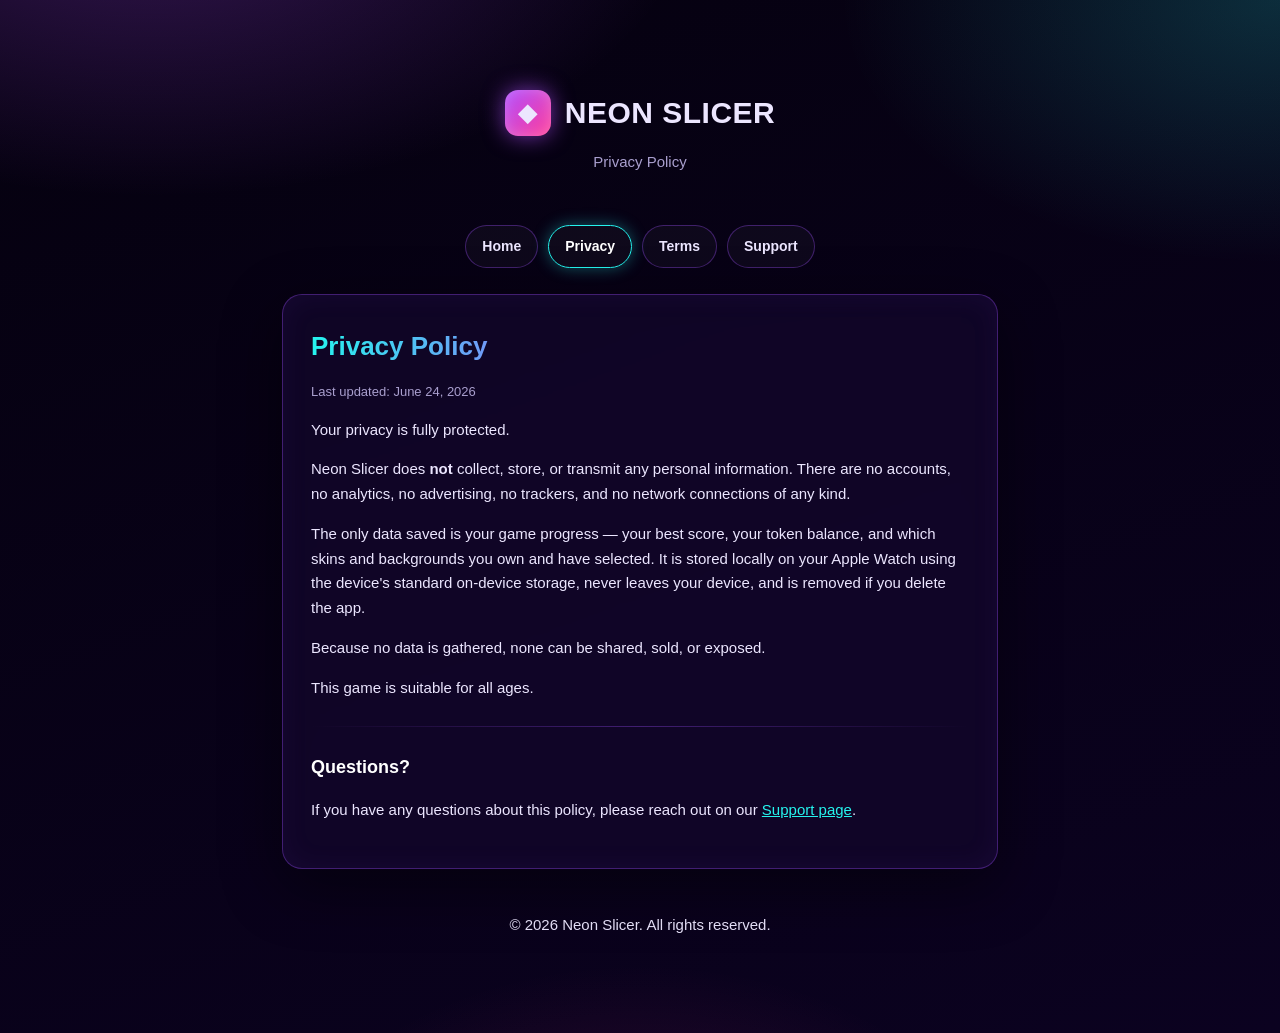
==== privacy.html @ d99e802f "Add files via upload" ====
<!DOCTYPE html>
<html lang="en">
<head>
  <meta charset="UTF-8" />
  <meta name="viewport" content="width=device-width, initial-scale=1.0" />
  <title>Privacy Policy — Neon Slicer</title>
  <link rel="stylesheet" href="style.css" />
</head>
<body>
  <div class="wrap">
    <header class="site">
      <a class="logo" href="index.html">
        <span class="mark">◆</span> NEON SLICER
      </a>
      <p class="tagline">Privacy Policy</p>
    </header>

    <nav class="tabs">
      <a href="index.html">Home</a>
      <a href="privacy.html" class="active">Privacy</a>
      <a href="terms.html">Terms</a>
      <a href="support.html">Support</a>
    </nav>

    <section class="card">
      <h1>Privacy Policy</h1>
      <p class="muted">Last updated: June 24, 2026</p>

      <p>Your privacy is fully protected.</p>

      <p>
        Neon Slicer does <strong>not</strong> collect, store, or transmit any
        personal information. There are no accounts, no analytics, no advertising,
        no trackers, and no network connections of any kind.
      </p>

      <p>
        The only data saved is your game progress — your best score, your token
        balance, and which skins and backgrounds you own and have selected. It is
        stored locally on your Apple Watch using the device's standard on-device
        storage, never leaves your device, and is removed if you delete the app.
      </p>

      <p>Because no data is gathered, none can be shared, sold, or exposed.</p>

      <p>This game is suitable for all ages.</p>

      <div class="divider"></div>

      <h2>Questions?</h2>
      <p>
        If you have any questions about this policy, please reach out on our
        <a href="support.html">Support page</a>.
      </p>
    </section>

    <footer class="site">
      <p>© 2026 Neon Slicer. All rights reserved.</p>
    </footer>
  </div>
</body>
</html>
---- style.css ----
:root {
  --bg: #05010f;
  --bg2: #0b0220;
  --panel: rgba(20, 8, 45, 0.72);
  --border: rgba(157, 78, 255, 0.35);
  --text: #ece6ff;
  --muted: #a99fce;
  --neon: #b14dff;
  --neon2: #25f4ee;
  --neon3: #ff3d9a;
}

* { box-sizing: border-box; }

html, body {
  margin: 0;
  padding: 0;
}

body {
  font-family: -apple-system, BlinkMacSystemFont, "Segoe UI", Roboto, Helvetica, Arial, sans-serif;
  color: var(--text);
  background:
    radial-gradient(900px 500px at 12% -10%, rgba(177, 77, 255, 0.28), transparent 60%),
    radial-gradient(800px 480px at 100% 0%, rgba(37, 244, 238, 0.18), transparent 55%),
    radial-gradient(700px 500px at 50% 120%, rgba(255, 61, 154, 0.18), transparent 55%),
    linear-gradient(160deg, var(--bg), var(--bg2));
  min-height: 100vh;
  line-height: 1.65;
}

.wrap {
  max-width: 760px;
  margin: 0 auto;
  padding: 40px 22px 80px;
}

header.site {
  text-align: center;
  padding: 48px 0 10px;
}

.logo {
  display: inline-flex;
  align-items: center;
  gap: 14px;
  font-weight: 800;
  letter-spacing: 0.5px;
  font-size: 30px;
  text-decoration: none;
  color: var(--text);
}

.logo .mark {
  width: 46px;
  height: 46px;
  border-radius: 13px;
  background: linear-gradient(135deg, var(--neon), var(--neon3));
  box-shadow: 0 0 22px rgba(177, 77, 255, 0.65), inset 0 0 14px rgba(255, 255, 255, 0.25);
  display: grid;
  place-items: center;
  font-size: 24px;
}

.tagline {
  color: var(--muted);
  margin-top: 12px;
  font-size: 15px;
}

nav.tabs {
  display: flex;
  flex-wrap: wrap;
  gap: 10px;
  justify-content: center;
  margin: 26px 0 8px;
}

nav.tabs a {
  text-decoration: none;
  color: var(--text);
  font-size: 14px;
  font-weight: 600;
  padding: 9px 16px;
  border-radius: 999px;
  border: 1px solid var(--border);
  background: rgba(255, 255, 255, 0.03);
  transition: all 0.18s ease;
}

nav.tabs a:hover,
nav.tabs a.active {
  border-color: var(--neon2);
  box-shadow: 0 0 16px rgba(37, 244, 238, 0.35);
  color: #fff;
}

.card {
  margin-top: 26px;
  padding: 30px 28px;
  border-radius: 20px;
  background: var(--panel);
  border: 1px solid var(--border);
  backdrop-filter: blur(14px);
  -webkit-backdrop-filter: blur(14px);
  box-shadow: 0 18px 60px rgba(0, 0, 0, 0.45), inset 0 0 30px rgba(157, 78, 255, 0.06);
}

h1 {
  font-size: 26px;
  margin: 0 0 6px;
  background: linear-gradient(90deg, var(--neon2), var(--neon), var(--neon3));
  -webkit-background-clip: text;
  background-clip: text;
  -webkit-text-fill-color: transparent;
}

h2 {
  font-size: 18px;
  margin: 26px 0 8px;
  color: #fff;
}

p, li { color: var(--text); font-size: 15px; }

.muted { color: var(--muted); font-size: 13px; }

a { color: var(--neon2); }

.btn-row {
  display: flex;
  flex-wrap: wrap;
  gap: 12px;
  margin-top: 22px;
}

.btn {
  text-decoration: none;
  font-weight: 700;
  font-size: 14px;
  padding: 12px 20px;
  border-radius: 12px;
  color: #fff;
  border: 1px solid var(--border);
  background: rgba(255, 255, 255, 0.04);
  transition: all 0.18s ease;
}

.btn.primary {
  background: linear-gradient(135deg, var(--neon), var(--neon3));
  border-color: transparent;
  box-shadow: 0 0 22px rgba(177, 77, 255, 0.5);
}

.btn:hover { transform: translateY(-2px); }

.contact {
  display: inline-block;
  margin-top: 6px;
  font-size: 17px;
  font-weight: 700;
}

footer.site {
  text-align: center;
  color: var(--muted);
  font-size: 13px;
  margin-top: 44px;
}

footer.site a { color: var(--muted); }

ul.clean { padding-left: 20px; }
ul.clean li { margin: 6px 0; }

.divider {
  height: 1px;
  background: linear-gradient(90deg, transparent, var(--border), transparent);
  margin: 26px 0;
}
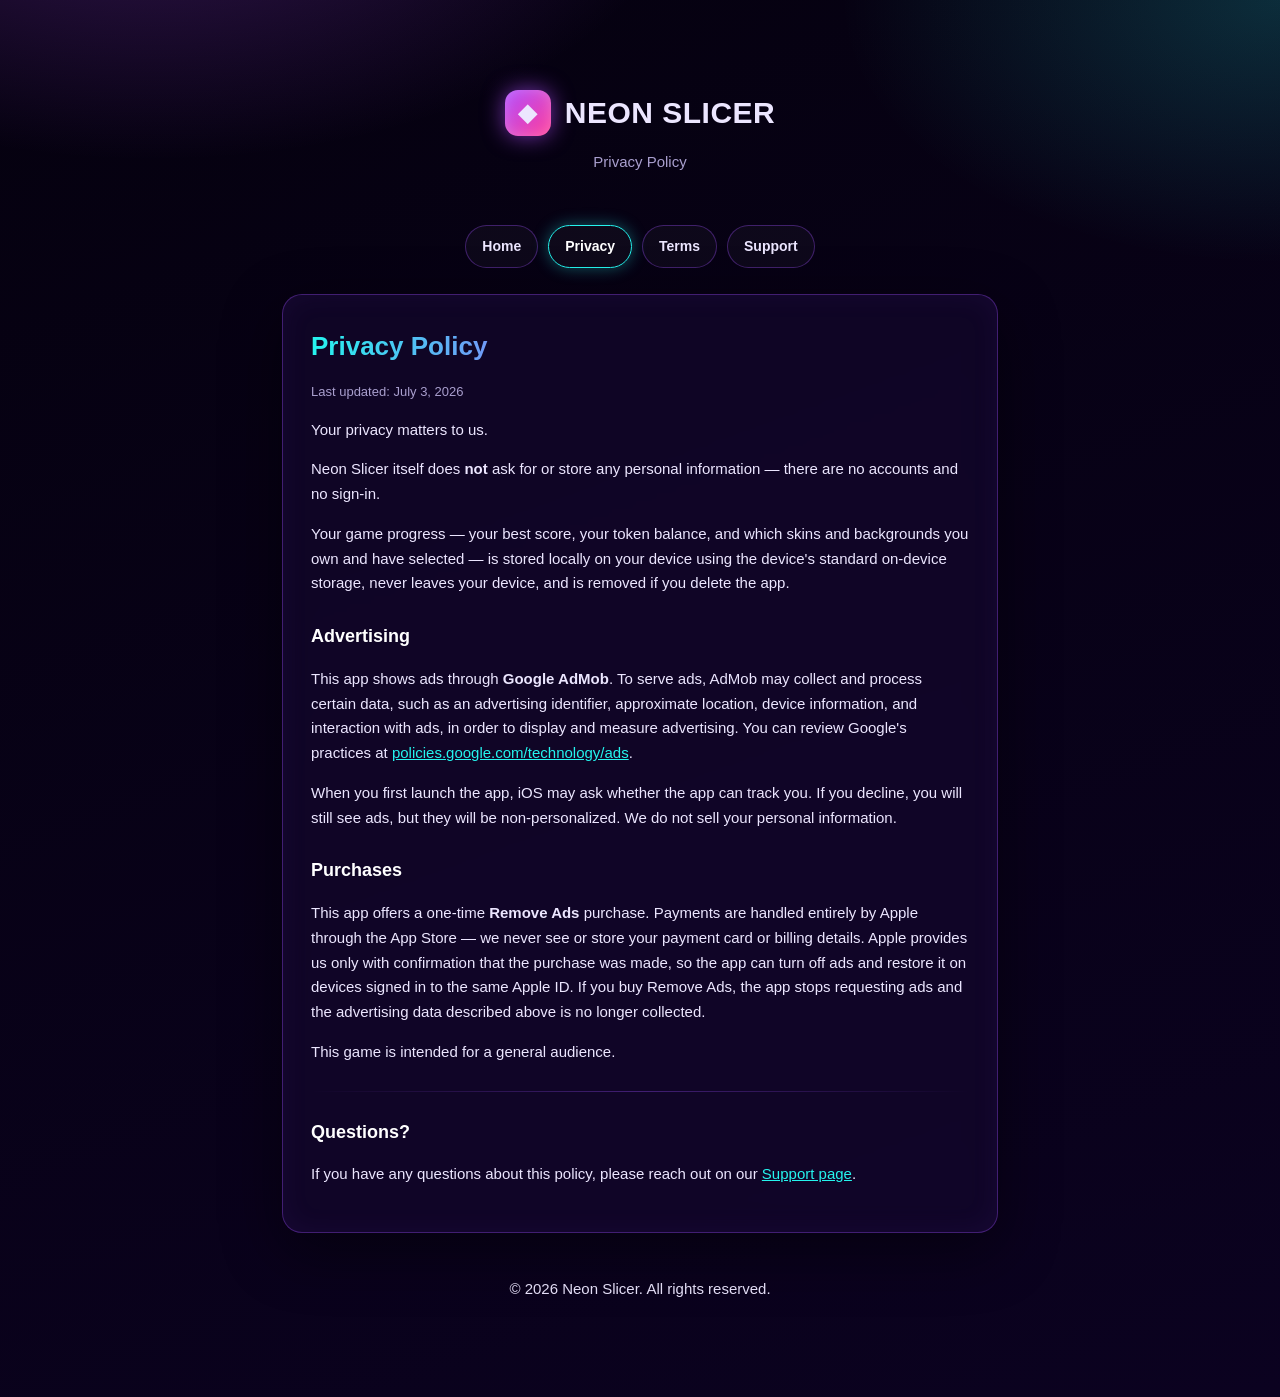
==== commit c7cdf3f9: "Add files via upload" ====
--- a/privacy.html
+++ b/privacy.html
@@ -24,26 +24,51 @@
 
     <section class="card">
       <h1>Privacy Policy</h1>
-      <p class="muted">Last updated: June 24, 2026</p>
+      <p class="muted">Last updated: July 3, 2026</p>
 
-      <p>Your privacy is fully protected.</p>
+      <p>Your privacy matters to us.</p>
 
       <p>
-        Neon Slicer does <strong>not</strong> collect, store, or transmit any
-        personal information. There are no accounts, no analytics, no advertising,
-        no trackers, and no network connections of any kind.
+        Neon Slicer itself does <strong>not</strong> ask for or store any
+        personal information — there are no accounts and no sign-in.
       </p>
 
       <p>
-        The only data saved is your game progress — your best score, your token
-        balance, and which skins and backgrounds you own and have selected. It is
-        stored locally on your Apple Watch using the device's standard on-device
-        storage, never leaves your device, and is removed if you delete the app.
+        Your game progress — your best score, your token balance, and which
+        skins and backgrounds you own and have selected — is stored locally on
+        your device using the device's standard on-device storage, never leaves
+        your device, and is removed if you delete the app.
       </p>
 
-      <p>Because no data is gathered, none can be shared, sold, or exposed.</p>
+      <h2>Advertising</h2>
+      <p>
+        This app shows ads through <strong>Google AdMob</strong>. To serve ads,
+        AdMob may collect and process certain data, such as an advertising
+        identifier, approximate location, device information, and interaction
+        with ads, in order to display and measure advertising. You can review
+        Google's practices at
+        <a href="https://policies.google.com/technology/ads">
+          policies.google.com/technology/ads</a>.
+      </p>
 
-      <p>This game is suitable for all ages.</p>
+      <p>
+        When you first launch the app, iOS may ask whether the app can track
+        you. If you decline, you will still see ads, but they will be
+        non-personalized. We do not sell your personal information.
+      </p>
+
+      <h2>Purchases</h2>
+      <p>
+        This app offers a one-time <strong>Remove Ads</strong> purchase.
+        Payments are handled entirely by Apple through the App Store — we never
+        see or store your payment card or billing details. Apple provides us
+        only with confirmation that the purchase was made, so the app can turn
+        off ads and restore it on devices signed in to the same Apple ID. If you
+        buy Remove Ads, the app stops requesting ads and the advertising data
+        described above is no longer collected.
+      </p>
+
+      <p>This game is intended for a general audience.</p>
 
       <div class="divider"></div>
 
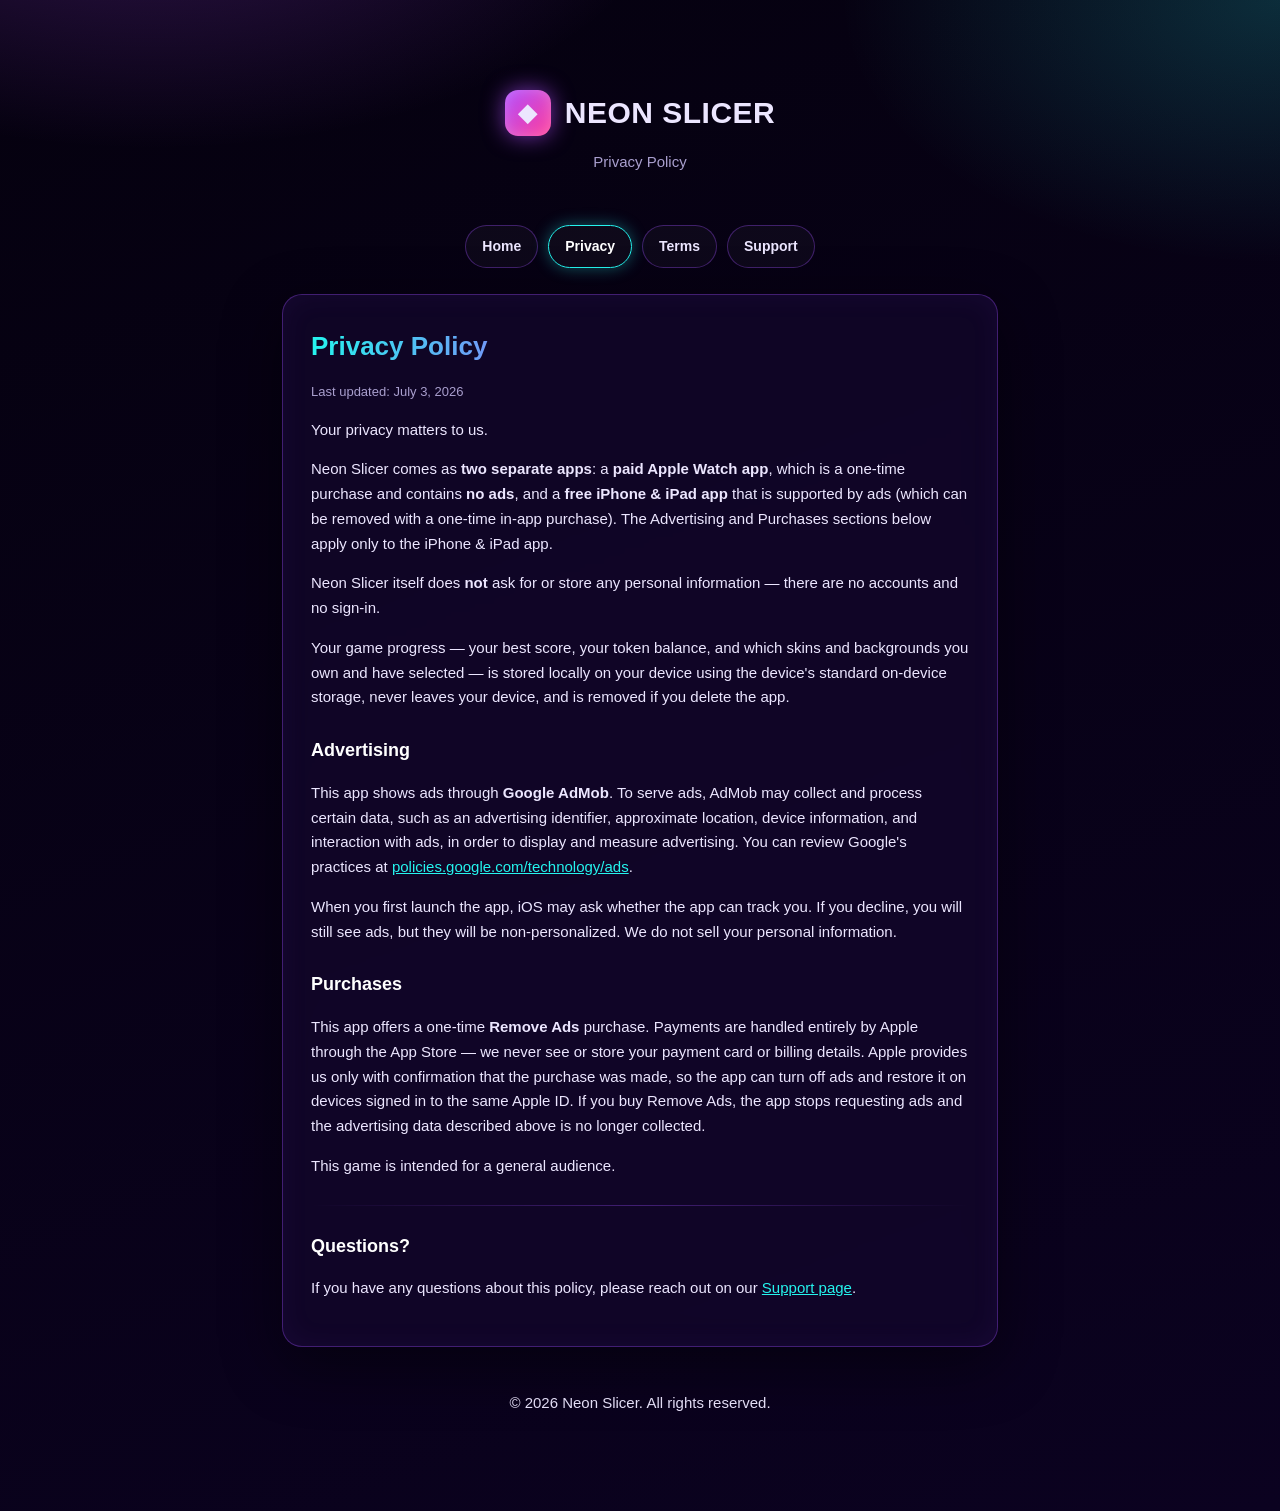
==== commit 5e1b762c: "Add files via upload" ====
--- a/privacy.html
+++ b/privacy.html
@@ -27,6 +27,15 @@
       <p class="muted">Last updated: July 3, 2026</p>
 
       <p>Your privacy matters to us.</p>
+
+      <p>
+        Neon Slicer comes as <strong>two separate apps</strong>: a
+        <strong>paid Apple Watch app</strong>, which is a one-time purchase and
+        contains <strong>no ads</strong>, and a <strong>free iPhone &amp; iPad
+        app</strong> that is supported by ads (which can be removed with a
+        one-time in-app purchase). The Advertising and Purchases sections below
+        apply only to the iPhone &amp; iPad app.
+      </p>
 
       <p>
         Neon Slicer itself does <strong>not</strong> ask for or store any
